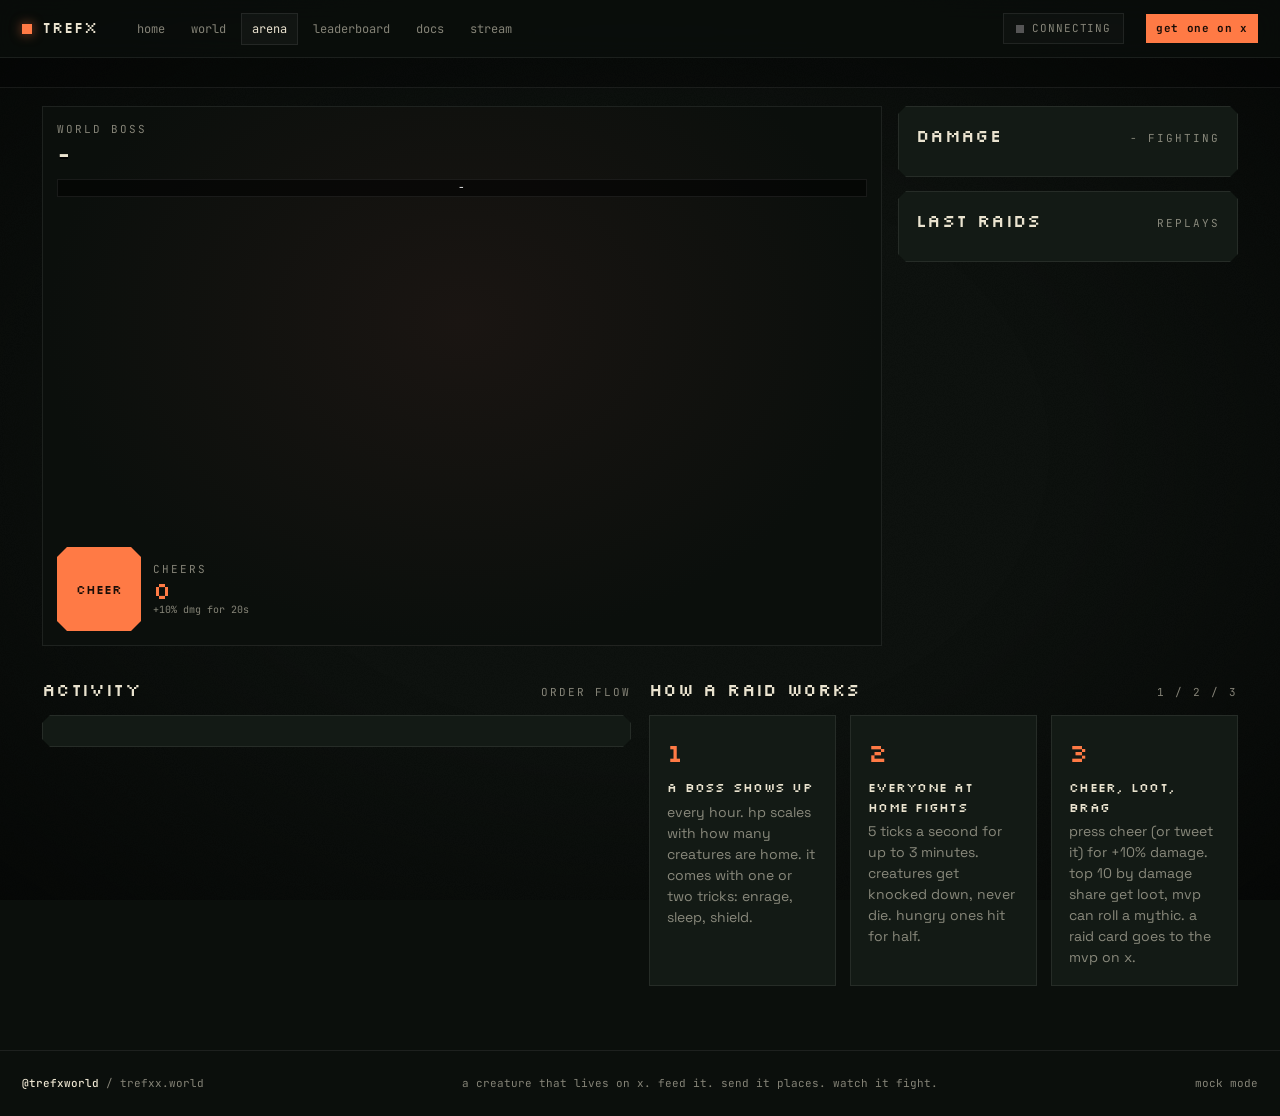
==== arena/index.html @ 7c6ab1ed "init: clone tref and rebrand to trefx" ====
<!doctype html>
<html lang="en">
<head>
<meta charset="utf-8">
<meta name="viewport" content="width=device-width, initial-scale=1">
<title>trefx / the arena</title>
<meta name="description" content="every hour a world boss shows up and every trefx at home fights it together, live.">
<link rel="icon" href="/favicon.svg" type="image/svg+xml">
<link rel="preconnect" href="https://fonts.googleapis.com"><link rel="preconnect" href="https://fonts.gstatic.com" crossorigin>
<link href="https://fonts.googleapis.com/css2?family=Silkscreen&family=Space+Grotesk:wght@400;500;700&family=JetBrains+Mono:wght@400;500&display=swap" rel="stylesheet">
<link rel="stylesheet" href="/css/site.css">
<link rel="stylesheet" href="/css/arena.css">
</head>
<body>
<div id="chrome-top"></div>
<main class="arena-wrap">
  <section class="stage">
    <canvas id="arena"></canvas>
    <div class="boss-bar">
      <div class="boss-head"><div><div class="eyebrow" id="bossEyebrow">world boss</div><h2 id="bossName">-</h2></div><div class="mechs" id="mechs"></div></div>
      <div class="hp"><i id="hpFill"></i><span id="hpText">-</span></div>
    </div>
    <div class="overlay" id="overlay"><div class="eyebrow" id="ovEyebrow">next boss</div><div class="big" id="countdown">-</div><div class="mono dim" id="ovSub">-</div></div>
    <div class="cheer">
      <button class="cheer-btn" id="cheerBtn"><span class="ring" id="cheerRing"></span><span class="lbl">cheer</span></button>
      <div class="cheer-meta"><div class="eyebrow">cheers</div><div class="val" id="cheerCount">0</div><div class="mono dim" style="font-size:10px">+10% dmg for 20s</div></div>
    </div>
  </section>
  <section class="side">
    <div class="panel cut">
      <div class="section-head" style="margin-top:0"><h2>damage</h2><span class="eyebrow" id="fighters">- fighting</span></div>
      <div id="board" class="board"></div>
    </div>
    <div class="panel cut" style="margin-top:14px">
      <div class="section-head" style="margin-top:0"><h2>last raids</h2><span class="eyebrow">replays</span></div>
      <div id="recent" class="recent"></div>
    </div>
  </section>
</main>
<section class="below wrap">
  <div class="grid two">
    <div><div class="section-head"><h2>activity</h2><span class="eyebrow">order flow</span></div><div class="feed panel cut" id="feed"></div></div>
    <div><div class="section-head"><h2>how a raid works</h2><span class="eyebrow">1 / 2 / 3</span></div>
      <div class="how">
        <div class="step"><div class="n">1</div><h3>a boss shows up</h3><p>every hour. hp scales with how many creatures are home. it comes with one or two tricks: enrage, sleep, shield.</p></div>
        <div class="step"><div class="n">2</div><h3>everyone at home fights</h3><p>5 ticks a second for up to 3 minutes. creatures get knocked down, never die. hungry ones hit for half.</p></div>
        <div class="step"><div class="n">3</div><h3>cheer, loot, brag</h3><p>press cheer (or tweet it) for +10% damage. top 10 by damage share get loot, mvp can roll a mythic. a raid card goes to the mvp on x.</p></div>
      </div>
    </div>
  </div>
</section>
<div id="chrome-bottom"></div>
<script src="/socket.io/socket.io.js"></script>
<script src="/shared.js"></script>
<script src="/js/common.js"></script>
<script src="/js/arena-render.js"></script>
<script src="/js/arena.js"></script>
  <script src="/wallet.js"></script>
</body>
</html>
---- css/site.css ----
/* trefx - hand written. deep moss, parchment, one ember. */
:root {
  --bg: #0b0f0c; --panel: #131a15; --panel-2: #182219; --text: #eae3cf; --dim: rgba(234, 227, 207, 0.55); --faint: rgba(234, 227, 207, 0.28);
  --hair: rgba(255, 255, 255, 0.08); --ember: #ff7a45; --ember-soft: rgba(255, 122, 69, 0.16); --gold: #ffd166;
  --common: #9aa39c; --rare: #5ba8ff; --epic: #b06bff; --mythic: #ffd166;
  --display: "Silkscreen", "Courier New", monospace; --body: "Space Grotesk", "Segoe UI", system-ui, sans-serif; --mono: "JetBrains Mono", Consolas, monospace;
  --cut: 8px; --header-h: 58px;
}
* { box-sizing: border-box; }
html, body { margin: 0; padding: 0; background: var(--bg); color: var(--text); font-family: var(--body); font-size: 15px; line-height: 1.5; -webkit-font-smoothing: antialiased; }
body { min-height: 100vh; position: relative; overflow-x: hidden; }
body::before { content: ""; position: fixed; inset: 0; pointer-events: none; z-index: 0; opacity: .5;
  background-image: url("data:image/svg+xml;utf8,<svg xmlns='http://www.w3.org/2000/svg' width='160' height='160'><filter id='n'><feTurbulence type='fractalNoise' baseFrequency='.9' numOctaves='2' stitchTiles='stitch'/><feColorMatrix values='0 0 0 0 1 0 0 0 0 1 0 0 0 0 1 0 0 0 .05 0'/></filter><rect width='160' height='160' filter='url(%23n)'/></svg>"); }
body::after { content: ""; position: fixed; inset: 0; pointer-events: none; z-index: 0; background: radial-gradient(ellipse at center, rgba(0,0,0,0) 45%, rgba(0,0,0,.55) 100%); }
body > * { position: relative; z-index: 1; }
a { color: inherit; text-decoration: none; }
a:hover { color: var(--ember); }
h1, h2, h3 { font-family: var(--display); font-weight: 400; letter-spacing: .02em; margin: 0; }
h1 { font-size: 28px; } h2 { font-size: 18px; } h3 { font-size: 14px; }
p { margin: 0 0 10px; }
.eyebrow { font-family: var(--mono); font-size: 11px; letter-spacing: .18em; text-transform: uppercase; color: var(--dim); }
.mono { font-family: var(--mono); }
.dim { color: var(--dim); }
.ember { color: var(--ember); }
.gold { color: var(--gold); }
.cut { clip-path: polygon(var(--cut) 0, calc(100% - var(--cut)) 0, 100% var(--cut), 100% calc(100% - var(--cut)), calc(100% - var(--cut)) 100%, var(--cut) 100%, 0 calc(100% - var(--cut)), 0 var(--cut)); }
.panel { background: var(--panel); border: 1px solid var(--hair); padding: 16px 18px; position: relative; }
.panel.cut { border: 0; box-shadow: inset 0 0 0 1px var(--hair); }
.hairline { height: 1px; background: var(--hair); border: 0; margin: 0; }

/* header */
.site-header { position: sticky; top: 0; z-index: 50; height: var(--header-h); display: flex; align-items: center; gap: 22px; padding: 0 22px; background: rgba(11, 15, 12, 0.72); backdrop-filter: blur(12px); -webkit-backdrop-filter: blur(12px); border-bottom: 1px solid var(--hair); }
.logo { display: flex; align-items: center; gap: 10px; font-family: var(--display); font-size: 15px; letter-spacing: .06em; }
.logo .px { width: 10px; height: 10px; background: var(--ember); box-shadow: 0 0 12px rgba(255, 122, 69, .6); }
.nav { display: flex; gap: 4px; margin-left: 6px; }
.nav a { font-family: var(--mono); font-size: 12px; padding: 6px 10px; color: var(--dim); border: 1px solid transparent; }
.nav a:hover { color: var(--text); }
.nav a.active { color: var(--text); border-color: var(--hair); background: rgba(255,255,255,.03); }
.spacer { flex: 1; }
.pill { display: inline-flex; align-items: center; gap: 8px; font-family: var(--mono); font-size: 11px; letter-spacing: .08em; text-transform: uppercase; color: var(--dim); padding: 6px 12px; border: 1px solid var(--hair); background: rgba(255,255,255,.02); }
.dot { width: 8px; height: 8px; background: var(--ember); box-shadow: 0 0 10px rgba(255,122,69,.7); animation: pulse 1.6s ease-in-out infinite; }
.dot.off { background: #555; box-shadow: none; animation: none; }
@keyframes pulse { 0%, 100% { opacity: 1; transform: scale(1); } 50% { opacity: .55; transform: scale(.8); } }
.btn { display: inline-flex; align-items: center; gap: 8px; font-family: var(--mono); font-size: 12px; letter-spacing: .06em; padding: 9px 14px; border: 1px solid var(--hair); background: rgba(255,255,255,.03); color: var(--text); cursor: pointer; transition: transform .12s ease, background .12s ease, border-color .12s ease; }
.btn:hover { transform: translateY(-1px); border-color: rgba(255,255,255,.2); color: var(--text); }
.btn.primary { background: var(--ember); border-color: var(--ember); color: #1a0d07; font-weight: 700; }
.btn.primary:hover { background: #ff8f62; }
.btn:disabled { opacity: .5; cursor: default; transform: none; }
.btn.small { padding: 5px 9px; font-size: 11px; }
input, select, textarea { font-family: var(--mono); font-size: 13px; color: var(--text); background: rgba(0,0,0,.35); border: 1px solid var(--hair); padding: 9px 11px; outline: none; }
input:focus, select:focus, textarea:focus { border-color: rgba(255,122,69,.6); }

/* ticker */
.ticker { position: relative; overflow: hidden; height: 30px; border-bottom: 1px solid var(--hair); background: rgba(0,0,0,.25); font-family: var(--mono); font-size: 11px; color: var(--dim); }
.ticker .track { position: absolute; white-space: nowrap; display: flex; gap: 40px; animation: ticker 60s linear infinite; line-height: 30px; padding-left: 100%; }
.ticker .track span b { color: var(--text); font-weight: 500; }
.ticker .track span i { color: var(--ember); font-style: normal; }
@keyframes ticker { from { transform: translateX(0); } to { transform: translateX(-100%); } }

/* layout */
.wrap { max-width: 1240px; margin: 0 auto; padding: 24px 22px; }
.grid { display: grid; gap: 18px; }
.grid.two { grid-template-columns: 1fr 1fr; }
.grid.three { grid-template-columns: repeat(3, 1fr); }
.grid.four { grid-template-columns: repeat(4, 1fr); }
@media (max-width: 900px) { .grid.two, .grid.three, .grid.four { grid-template-columns: 1fr; } }
.section-head { display: flex; align-items: baseline; justify-content: space-between; gap: 16px; margin: 6px 0 12px; }

/* how it works strip */
.how { display: grid; grid-template-columns: repeat(3, 1fr); gap: 14px; }
.how .step { padding: 18px; background: var(--panel); box-shadow: inset 0 0 0 1px var(--hair); animation: rise .6s ease both; }
.how .step:nth-child(2) { animation-delay: .12s; } .how .step:nth-child(3) { animation-delay: .24s; }
.how .n { font-family: var(--display); font-size: 26px; color: var(--ember); }
.how h3 { margin: 6px 0 4px; font-size: 13px; }
.how p { color: var(--dim); font-size: 14px; margin: 0; }
@keyframes rise { from { opacity: 0; transform: translateY(10px); } to { opacity: 1; transform: none; } }
@media (max-width: 760px) { .how { grid-template-columns: 1fr; } }

/* activity feed (order flow) */
.feed { font-family: var(--mono); font-size: 12px; }
.feed .row { display: grid; grid-template-columns: 62px 150px 90px 1fr; gap: 12px; padding: 7px 0; border-bottom: 1px solid var(--hair); align-items: baseline; animation: rise .4s ease both; }
.feed .row .t { color: var(--faint); }
.feed .row .h { color: var(--text); overflow: hidden; text-overflow: ellipsis; white-space: nowrap; }
.feed .row .v { color: var(--ember); }
.feed .row .o { color: var(--dim); overflow: hidden; text-overflow: ellipsis; white-space: nowrap; }
.feed .row.raid .v { color: var(--gold); }
@media (max-width: 640px) { .feed .row { grid-template-columns: 50px 1fr; } .feed .row .o { grid-column: 1 / -1; } }

/* chips */
.chip { display: inline-flex; align-items: center; gap: 7px; font-family: var(--mono); font-size: 11px; padding: 4px 9px; border: 1px solid var(--hair); background: rgba(255,255,255,.03); margin: 0 6px 6px 0; }
.chip::before { content: ""; width: 6px; height: 6px; background: var(--common); }
.chip.rare::before { background: var(--rare); } .chip.epic::before { background: var(--epic); } .chip.mythic::before { background: var(--mythic); } .chip.trait::before { background: var(--ember); }
.chip.zone::before { background: var(--zone, var(--dim)); }

/* bars */
.bar { height: 8px; background: rgba(255,255,255,.06); position: relative; overflow: hidden; }
.bar > i { position: absolute; left: 0; top: 0; bottom: 0; background: var(--ember); transition: width .3s ease; }
.bar.blue > i { background: var(--rare); } .bar.purple > i { background: var(--epic); } .bar.gold > i { background: var(--gold); } .bar.green > i { background: #5f8d4e; }
.kv { display: flex; justify-content: space-between; font-family: var(--mono); font-size: 12px; color: var(--dim); margin-bottom: 4px; }
.kv b { color: var(--text); font-weight: 500; }

/* tables */
table.tbl { width: 100%; border-collapse: collapse; font-family: var(--mono); font-size: 12px; }
table.tbl th { text-align: left; font-weight: 400; color: var(--dim); letter-spacing: .12em; text-transform: uppercase; font-size: 10px; padding: 8px 8px; border-bottom: 1px solid var(--hair); }
table.tbl td { padding: 8px; border-bottom: 1px solid var(--hair); vertical-align: middle; }
table.tbl tr:hover td { background: rgba(255,255,255,.02); }
.sprite-thumb { image-rendering: pixelated; vertical-align: middle; }

/* footer */
.site-footer { margin-top: 40px; padding: 24px 22px; border-top: 1px solid var(--hair); display: flex; justify-content: space-between; gap: 16px; font-family: var(--mono); font-size: 11px; color: var(--dim); flex-wrap: wrap; }
.site-footer b { color: var(--text); font-weight: 500; }

/* toast */
.toast { position: fixed; left: 50%; bottom: 24px; transform: translateX(-50%); background: var(--panel); border: 1px solid var(--hair); padding: 10px 14px; font-family: var(--mono); font-size: 12px; z-index: 100; opacity: 0; transition: opacity .2s; pointer-events: none; }
.toast.show { opacity: 1; }

/* mobile */
@media (max-width: 720px) {
  .nav { display: none; }
  .site-header { gap: 10px; padding: 0 14px; }
  .wrap { padding: 16px 14px; }
  .pill .label { display: none; }
}
.hide-mobile { display: initial; } @media (max-width: 720px) { .hide-mobile { display: none !important; } }
body.embed .site-header, body.embed .site-footer, body.embed .ticker, body.embed .below { display: none !important; }
---- css/arena.css ----
.arena-wrap { display: grid; grid-template-columns: 1fr 340px; gap: 16px; max-width: 1240px; margin: 0 auto; padding: 18px 22px 0; }
.stage { position: relative; background: radial-gradient(ellipse at 50% 40%, #1a1512 0%, #0b0f0c 70%); border: 1px solid var(--hair); min-height: 540px; overflow: hidden; }
body.embed .arena-wrap { grid-template-columns: 1fr; padding: 0; max-width: none; } body.embed .stage { height: 100vh; min-height: 0; border: 0; } body.embed .side { display: none; }
#arena { display: block; width: 100%; height: 100%; position: absolute; inset: 0; image-rendering: pixelated; }
.boss-bar { position: absolute; top: 14px; left: 14px; right: 14px; pointer-events: none; }
.boss-head { display: flex; justify-content: space-between; align-items: flex-end; gap: 12px; margin-bottom: 8px; }
.boss-head h2 { font-size: 22px; text-shadow: 0 2px 0 #000; }
.mechs { display: flex; gap: 6px; flex-wrap: wrap; justify-content: flex-end; }
.mech { font-family: var(--mono); font-size: 10px; letter-spacing: .1em; text-transform: uppercase; padding: 4px 8px; border: 1px solid var(--hair); background: rgba(11,15,12,.7); color: var(--dim); }
.mech.on { color: var(--ember); border-color: rgba(255,122,69,.6); background: rgba(255,122,69,.12); }
.mech.broken { text-decoration: line-through; opacity: .5; }
.hp { position: relative; height: 18px; background: rgba(0,0,0,.55); border: 1px solid var(--hair); overflow: hidden; }
.hp > i { position: absolute; left: 0; top: 0; bottom: 0; background: linear-gradient(90deg, #ff7a45, #ffb347); transition: width .2s linear; box-shadow: 0 0 14px rgba(255,122,69,.5); }
.hp > span { position: absolute; inset: 0; display: flex; align-items: center; justify-content: center; font-family: var(--mono); font-size: 11px; color: #fff; text-shadow: 0 1px 0 #000; letter-spacing: .06em; }
.overlay { position: absolute; left: 50%; top: 50%; transform: translate(-50%, -50%); text-align: center; pointer-events: none; padding: 18px 26px; background: rgba(11,15,12,.65); backdrop-filter: blur(6px); border: 1px solid var(--hair); display: none; }
.overlay.show { display: block; }
.overlay .big { font-family: var(--display); font-size: 40px; color: var(--ember); line-height: 1.1; margin: 6px 0; }
.cheer { position: absolute; left: 14px; bottom: 14px; display: flex; align-items: center; gap: 12px; }
.cheer-btn { position: relative; width: 84px; height: 84px; border: 0; background: var(--ember); color: #1a0d07; font-family: var(--display); font-size: 13px; cursor: pointer; clip-path: polygon(10px 0, calc(100% - 10px) 0, 100% 10px, 100% calc(100% - 10px), calc(100% - 10px) 100%, 10px 100%, 0 calc(100% - 10px), 0 10px); transition: transform .1s; box-shadow: 0 0 24px rgba(255,122,69,.35); }
.cheer-btn:hover { transform: translateY(-2px); }
.cheer-btn:active { transform: scale(.96); }
.cheer-btn:disabled { background: #2a2622; color: var(--dim); box-shadow: none; cursor: default; }
.cheer-btn .ring { position: absolute; inset: 0; background: conic-gradient(rgba(0,0,0,.45) calc(var(--p, 0) * 1%), transparent 0); pointer-events: none; }
.cheer-btn .lbl { position: relative; }
.cheer-meta .val { font-family: var(--display); font-size: 24px; color: var(--ember); line-height: 1; }
.board .brow { display: grid; grid-template-columns: 26px 36px 1fr 70px; gap: 8px; align-items: center; padding: 5px 0; border-bottom: 1px solid var(--hair); font-family: var(--mono); font-size: 12px; }
.board .brow .rank { color: var(--faint); }
.board .brow .name { overflow: hidden; text-overflow: ellipsis; white-space: nowrap; }
.board .brow .name small { color: var(--dim); }
.board .brow .dmg { text-align: right; color: var(--text); }
.board .brow.mvp .dmg { color: var(--gold); }
.board .brow.downed { opacity: .45; }
.board .brow .bar { height: 3px; margin-top: 3px; }
.board canvas { image-rendering: pixelated; display: block; }
.recent .r { display: grid; grid-template-columns: 1fr auto; gap: 8px; padding: 8px 0; border-bottom: 1px solid var(--hair); font-family: var(--mono); font-size: 12px; }
.recent .r .who { color: var(--text); }
.recent .r .who small { color: var(--dim); display: block; font-size: 11px; }
.recent .r .st { color: var(--ember); text-align: right; }
.recent .r .st.won { color: #7ad08a; }
@media (max-width: 960px) { .arena-wrap { grid-template-columns: 1fr; } .stage { min-height: 420px; } .overlay .big { font-size: 28px; } .boss-head h2 { font-size: 16px; } }
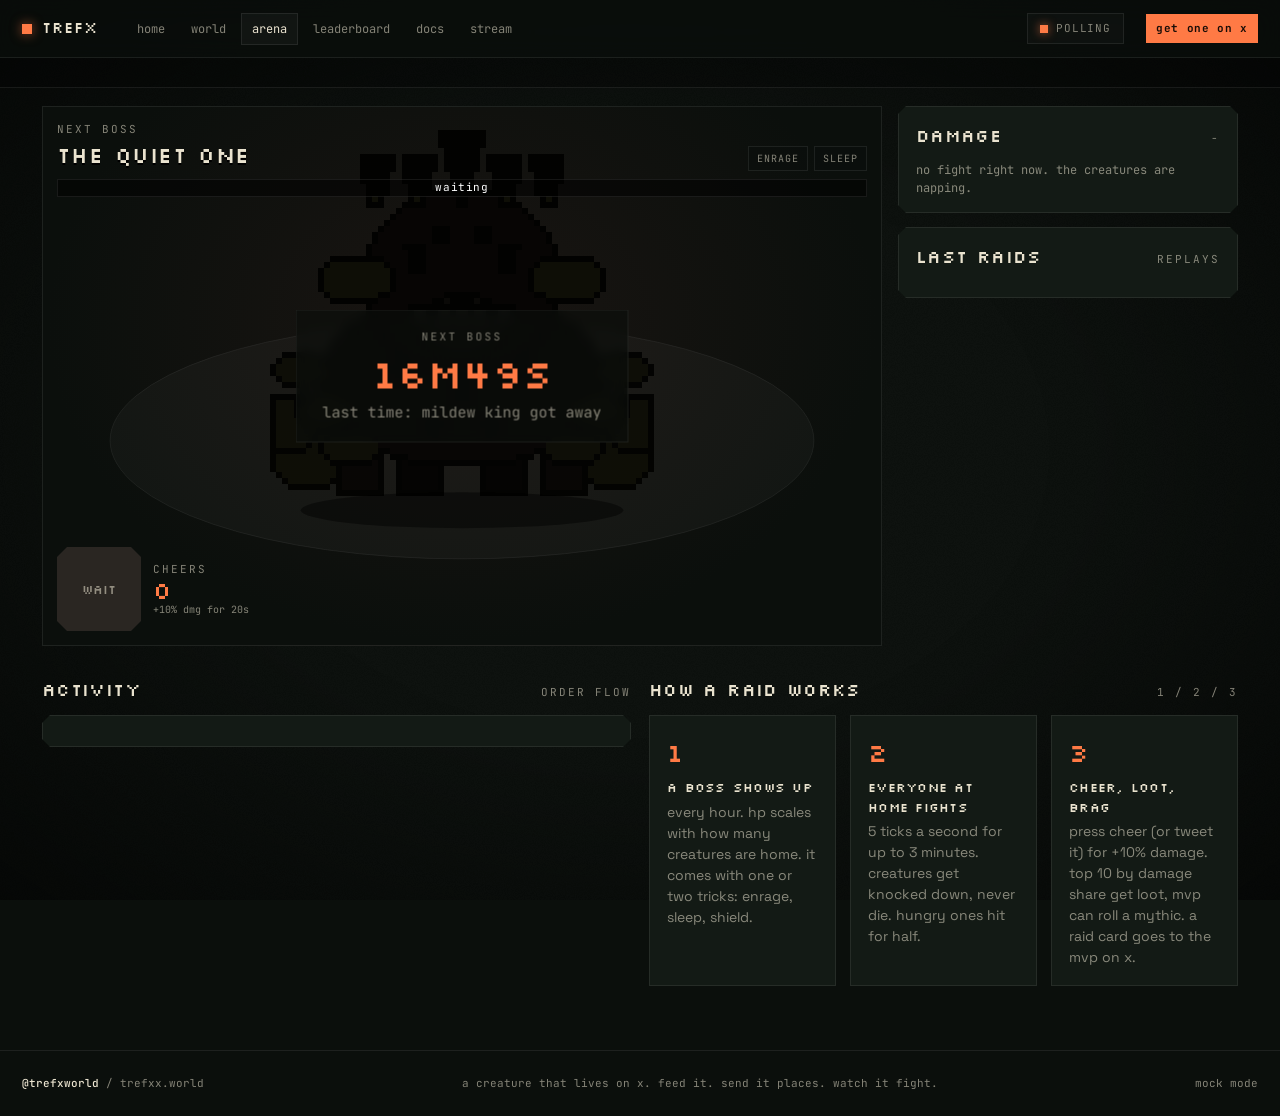
==== commit 1937fabe: "fix: removed websocket dependency and replaced with static api_state.json payload so canvas renders " ====
--- a/arena/index.html
+++ b/arena/index.html
@@ -50,7 +50,7 @@
   </div>
 </section>
 <div id="chrome-bottom"></div>
-<script src="/socket.io/socket.io.js"></script>
+
 <script src="/shared.js"></script>
 <script src="/js/common.js"></script>
 <script src="/js/arena-render.js"></script>
